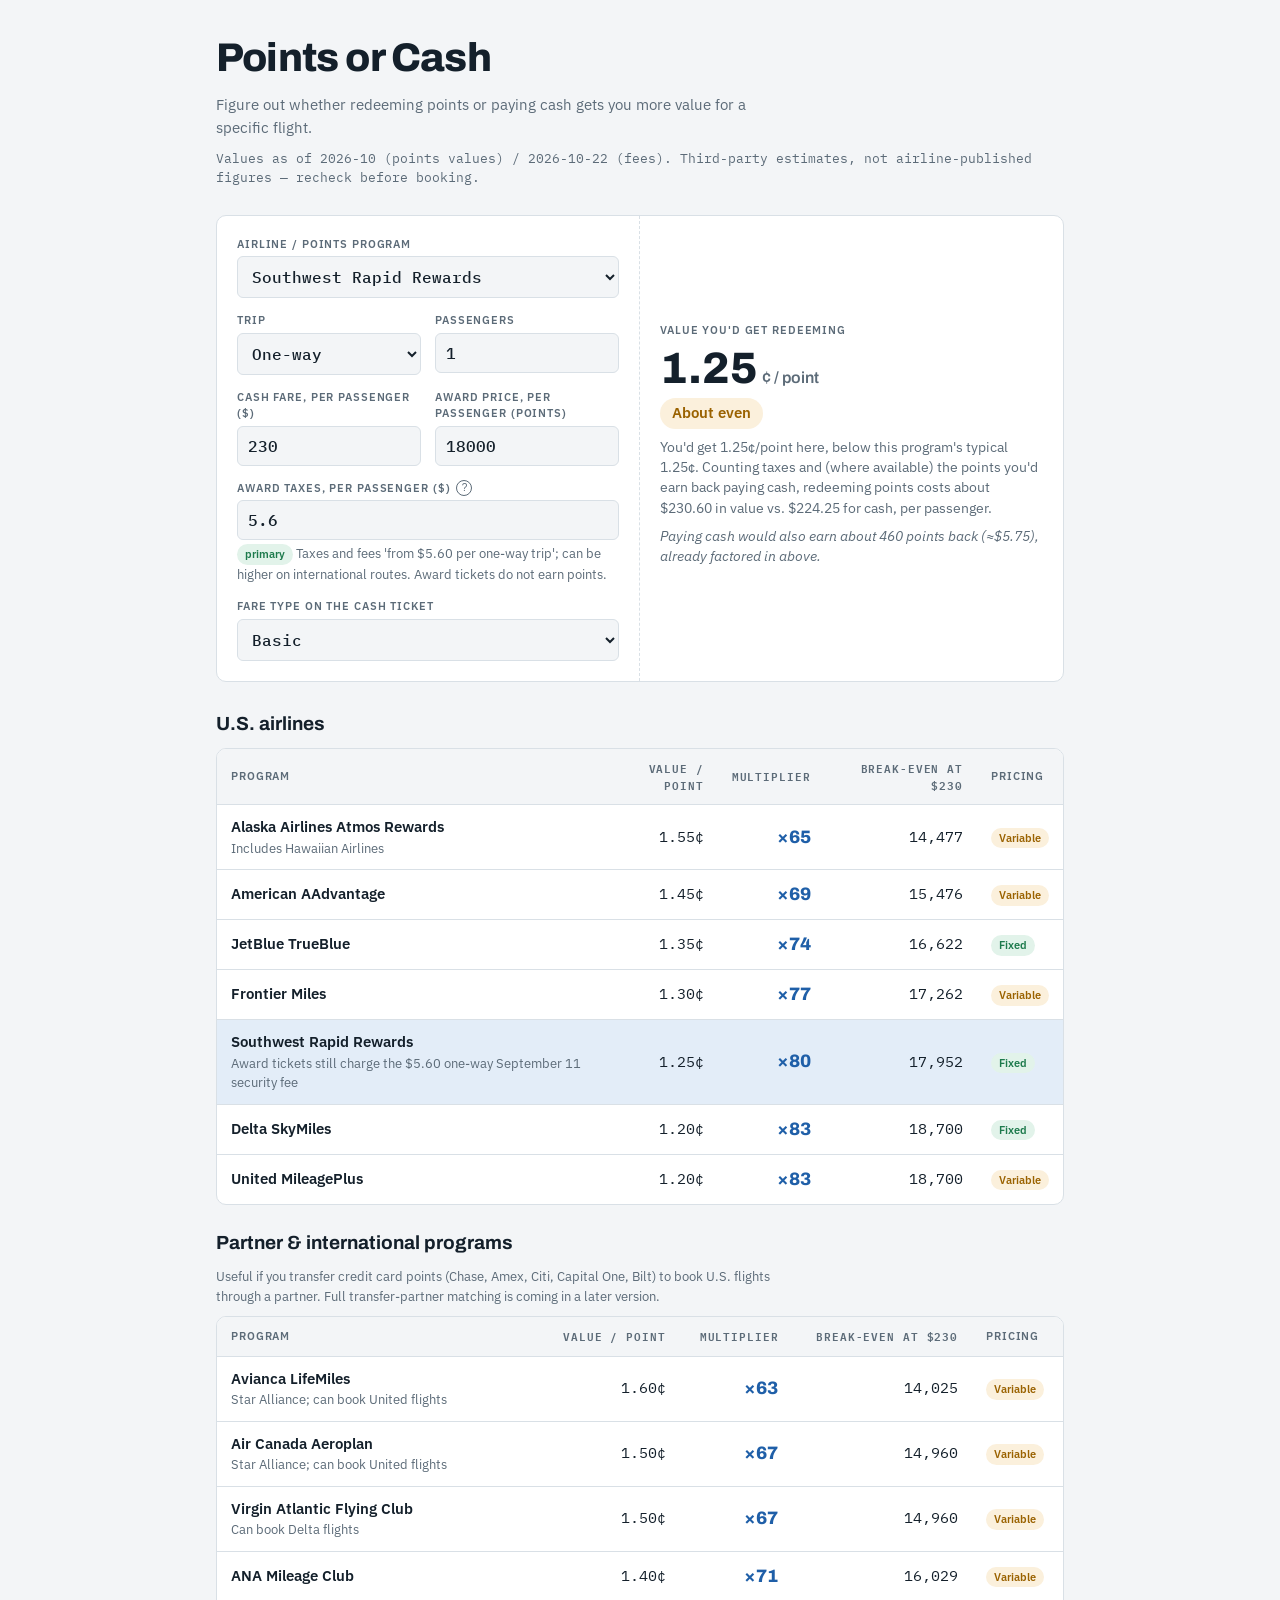
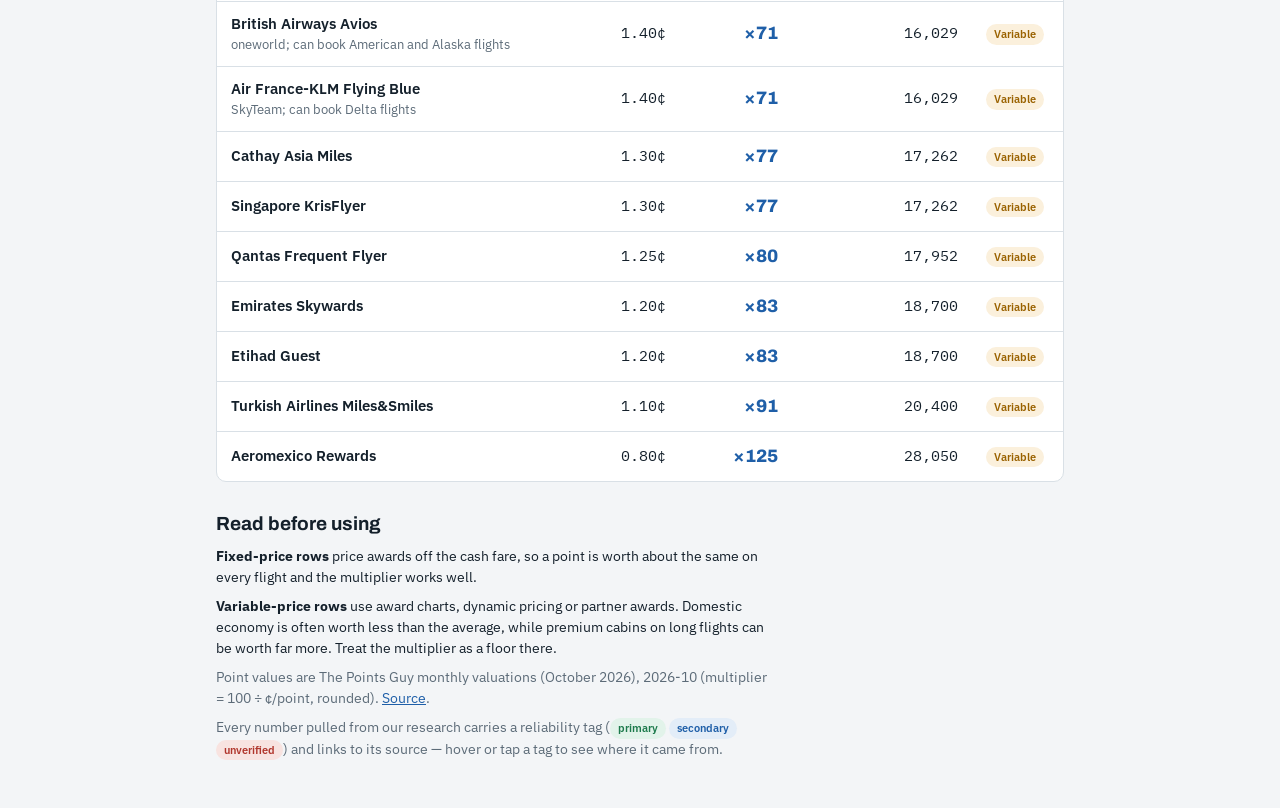
==== index.html @ 5145181d "Build v1 points-vs-cash calculator Static site (no build step) that joins valuations, award-fees and" ====
<!doctype html>
<html lang="en">
<head>
<meta charset="utf-8">
<meta name="viewport" content="width=device-width, initial-scale=1, viewport-fit=cover">
<title>Points or Cash</title>
<meta name="description" content="Decide whether to use airline points or pay cash for a flight.">
<link rel="stylesheet" href="https://fonts.googleapis.com/css2?family=Archivo:wght@500;700;800&family=IBM+Plex+Sans:wght@400;500;600&family=IBM+Plex+Mono:wght@400;500&display=swap">
<link rel="stylesheet" href="assets/css/styles.css">
</head>
<body>
<div class="wrap">
  <header>
    <h1>Points or Cash</h1>
    <p class="lede">Figure out whether redeeming points or paying cash gets you more value for a specific flight.</p>
    <p class="asof" id="asOfLine"></p>
  </header>

  <section class="calc" aria-label="Calculator">
    <div class="in">
      <div class="field full">
        <label for="prog">Airline / points program</label>
        <select id="prog"></select>
      </div>

      <div class="field">
        <label for="tripType">Trip</label>
        <select id="tripType">
          <option value="oneway">One-way</option>
          <option value="roundtrip">Round trip</option>
        </select>
      </div>
      <div class="field">
        <label for="passengers">Passengers</label>
        <input id="passengers" type="number" inputmode="numeric" min="1" step="1" value="1">
      </div>

      <div class="field">
        <label for="cash">Cash fare, per passenger ($)</label>
        <input id="cash" type="number" inputmode="decimal" min="0" step="1" value="230">
      </div>
      <div class="field">
        <label for="pts">Award price, per passenger (points)</label>
        <input id="pts" type="number" inputmode="numeric" min="0" step="100" value="18000">
      </div>

      <div class="field full">
        <label for="tax">
          Award taxes, per passenger ($)
          <button type="button" class="info-btn" id="taxInfoBtn" aria-describedby="taxInfo">?</button>
        </label>
        <input id="tax" type="number" inputmode="decimal" min="0" step="0.01" value="5.60">
        <p class="note" id="taxInfo"></p>
      </div>

      <div class="field full" id="fareTypeField" hidden>
        <label for="fareType">Fare type on the cash ticket</label>
        <select id="fareType"></select>
      </div>
    </div>

    <div class="out" aria-live="polite">
      <label>Value you'd get redeeming</label>
      <div class="cpp" id="cppOut">–<small>¢ / point</small></div>
      <div class="verdict ok" id="verdict">Enter a fare and points</div>
      <p class="detail" id="detail"></p>
      <p class="earnback" id="earnback"></p>
      <p class="totals" id="totals"></p>
    </div>
  </section>

  <section class="board">
    <h2>U.S. airlines</h2>
    <div class="scroll"><table>
      <thead><tr>
        <th>Program</th><th class="num">Value / point</th><th class="num">Multiplier</th>
        <th class="num">Break-even at $<span class="cashEcho">230</span></th><th>Pricing</th>
      </tr></thead>
      <tbody id="us"></tbody>
    </table></div>

    <h2 style="margin-top:14px">Partner &amp; international programs</h2>
    <p class="note">Useful if you transfer credit card points (Chase, Amex, Citi, Capital One, Bilt) to book U.S. flights through a partner. Full transfer-partner matching is coming in a later version.</p>
    <div class="scroll"><table>
      <thead><tr>
        <th>Program</th><th class="num">Value / point</th><th class="num">Multiplier</th>
        <th class="num">Break-even at $<span class="cashEcho">230</span></th><th>Pricing</th>
      </tr></thead>
      <tbody id="intl"></tbody>
    </table></div>
  </section>

  <section class="notes">
    <h2>Read before using</h2>
    <p><b>Fixed-price rows</b> price awards off the cash fare, so a point is worth about the same on every flight and the multiplier works well.</p>
    <p><b>Variable-price rows</b> use award charts, dynamic pricing or partner awards. Domestic economy is often worth less than the average, while premium cabins on long flights can be worth far more. Treat the multiplier as a floor there.</p>
    <p id="valuationsSourceNote" class="note"></p>
    <p class="note">Every number pulled from our research carries a reliability tag (<span class="tag primary">primary</span> <span class="tag secondary">secondary</span> <span class="tag unverified">unverified</span>) and links to its source — hover or tap a tag to see where it came from.</p>
  </section>
</div>

<script type="module" src="assets/js/main.js"></script>
</body>
</html>
---- assets/css/styles.css ----
/* Layout: boarding-pass inspired, carried over from the prototype. */
:root{
  --bg:#f3f5f7; --surface:#ffffff; --fg:#14202b; --muted:#5c6b78; --line:#d9e0e6;
  --accent:#1f5fa8; --accent-soft:#e3edf8;
  --good:#1d7a4c; --good-soft:#e2f3ea; --warn:#9a6200; --warn-soft:#fbf0dc; --bad:#b0362c; --bad-soft:#f8e3e0;
  --display:"Archivo", "Helvetica Neue", Arial, sans-serif;
  --body:"IBM Plex Sans", "Segoe UI", Roboto, sans-serif;
  --mono:"IBM Plex Mono", ui-monospace, Menlo, monospace;
}
@media (prefers-color-scheme: dark){:root:not([data-theme="light"]){
  --bg:#0f161d; --surface:#17212b; --fg:#e6edf3; --muted:#93a3b1; --line:#2a3a48;
  --accent:#7fb2ec; --accent-soft:#1b2f45;
  --good:#6fd39f; --good-soft:#163527; --warn:#f0bd5e; --warn-soft:#3a2d12; --bad:#f08a80; --bad-soft:#3d1d1a; color-scheme:dark}}
:root[data-theme="dark"]{
  --bg:#0f161d; --surface:#17212b; --fg:#e6edf3; --muted:#93a3b1; --line:#2a3a48;
  --accent:#7fb2ec; --accent-soft:#1b2f45;
  --good:#6fd39f; --good-soft:#163527; --warn:#f0bd5e; --warn-soft:#3a2d12; --bad:#f08a80; --bad-soft:#3d1d1a; color-scheme:dark}

*{box-sizing:border-box}
body{margin:0;background:var(--bg);color:var(--fg);font-family:var(--body);font-size:15px;line-height:1.5}
.wrap{max-width:880px;margin:0 auto;padding-block:28px 48px;
  padding-left:max(16px, env(safe-area-inset-left, 0px));padding-right:max(16px, env(safe-area-inset-right, 0px));
  display:flex;flex-direction:column;gap:28px}
h1{font-family:var(--display);font-weight:800;font-size:clamp(28px,5vw,40px);letter-spacing:-0.02em;margin:0;text-wrap:balance}
h2{font-family:var(--display);font-weight:700;font-size:19px;margin:0}
.lede{color:var(--muted);margin:6px 0 0;max-width:62ch}
.asof{font-family:var(--mono);font-size:12.5px;color:var(--muted);margin:10px 0 0}

/* calculator */
.calc{background:var(--surface);border:1px solid var(--line);border-radius:10px;display:grid;grid-template-columns:1fr 1fr;overflow:hidden}
.calc .in{padding:20px;display:grid;grid-template-columns:1fr 1fr;gap:14px;border-right:1px dashed var(--line);align-content:start}
.calc .out{padding:20px;display:flex;flex-direction:column;justify-content:center;gap:8px}
.field{display:flex;flex-direction:column;gap:4px;min-width:0}
.field.full{grid-column:1/-1}
label{font-size:11px;letter-spacing:.08em;text-transform:uppercase;color:var(--muted);font-weight:600;display:flex;align-items:center;gap:6px}
input,select{font:500 16px var(--mono);color:var(--fg);background:var(--bg);border:1px solid var(--line);border-radius:6px;padding:9px 10px;width:100%;box-sizing:border-box}
input:focus,select:focus{outline:2px solid var(--accent);outline-offset:1px}
.info-btn{width:16px;height:16px;border-radius:50%;border:1px solid var(--muted);background:none;color:var(--muted);font-size:10px;line-height:1;cursor:help;padding:0}
.cpp{font-family:var(--display);font-weight:800;font-size:44px;line-height:1;font-variant-numeric:tabular-nums}
.cpp small{font-size:16px;font-weight:600;color:var(--muted);margin-left:4px}
.verdict{font-weight:600;font-size:15px;border-radius:999px;padding:4px 12px;align-self:flex-start}
.verdict.good{background:var(--good-soft);color:var(--good)}
.verdict.ok{background:var(--warn-soft);color:var(--warn)}
.verdict.bad{background:var(--bad-soft);color:var(--bad)}
.out .detail,.out .earnback,.out .totals{margin:0;color:var(--muted);font-size:13.5px}
.out .earnback{font-style:italic}
@media (max-width:640px){.calc{grid-template-columns:1fr}.calc .in{border-right:0;border-bottom:1px dashed var(--line)}}

/* table */
.board{display:flex;flex-direction:column;gap:10px}
.scroll{overflow-x:auto;background:var(--surface);border:1px solid var(--line);border-radius:10px}
table{border-collapse:collapse;width:100%;min-width:560px}
th,td{text-align:left;padding:11px 14px;border-bottom:1px solid var(--line);vertical-align:middle}
th{font-size:11px;letter-spacing:.08em;text-transform:uppercase;color:var(--muted);font-weight:600;background:var(--bg)}
tr:last-child td{border-bottom:0}
td.num,th.num{text-align:right;font-family:var(--mono);font-variant-numeric:tabular-nums}
td.mult{font-family:var(--display);font-weight:800;font-size:18px;color:var(--accent);text-align:right}
td.prog{font-weight:600}
td.prog span{display:block;font-weight:400;font-size:13px;color:var(--muted)}
tr.sel td{background:var(--accent-soft)}

/* verification tags */
.tag{font-size:11px;font-weight:600;border-radius:999px;padding:2px 8px;white-space:nowrap;display:inline-block}
.tag.fixed{background:var(--good-soft);color:var(--good)}
.tag.vary{background:var(--warn-soft);color:var(--warn)}
.tag.primary{background:var(--good-soft);color:var(--good)}
.tag.secondary{background:var(--accent-soft);color:var(--accent)}
.tag.general{background:var(--line);color:var(--muted)}
.tag.unverified{background:var(--bad-soft);color:var(--bad)}
.badge-link{text-decoration:none}

.note{color:var(--muted);font-size:13px;margin:0;max-width:72ch}
.notes{display:flex;flex-direction:column;gap:8px}
.notes p{margin:0;font-size:14px;max-width:70ch}
a{color:var(--accent)}
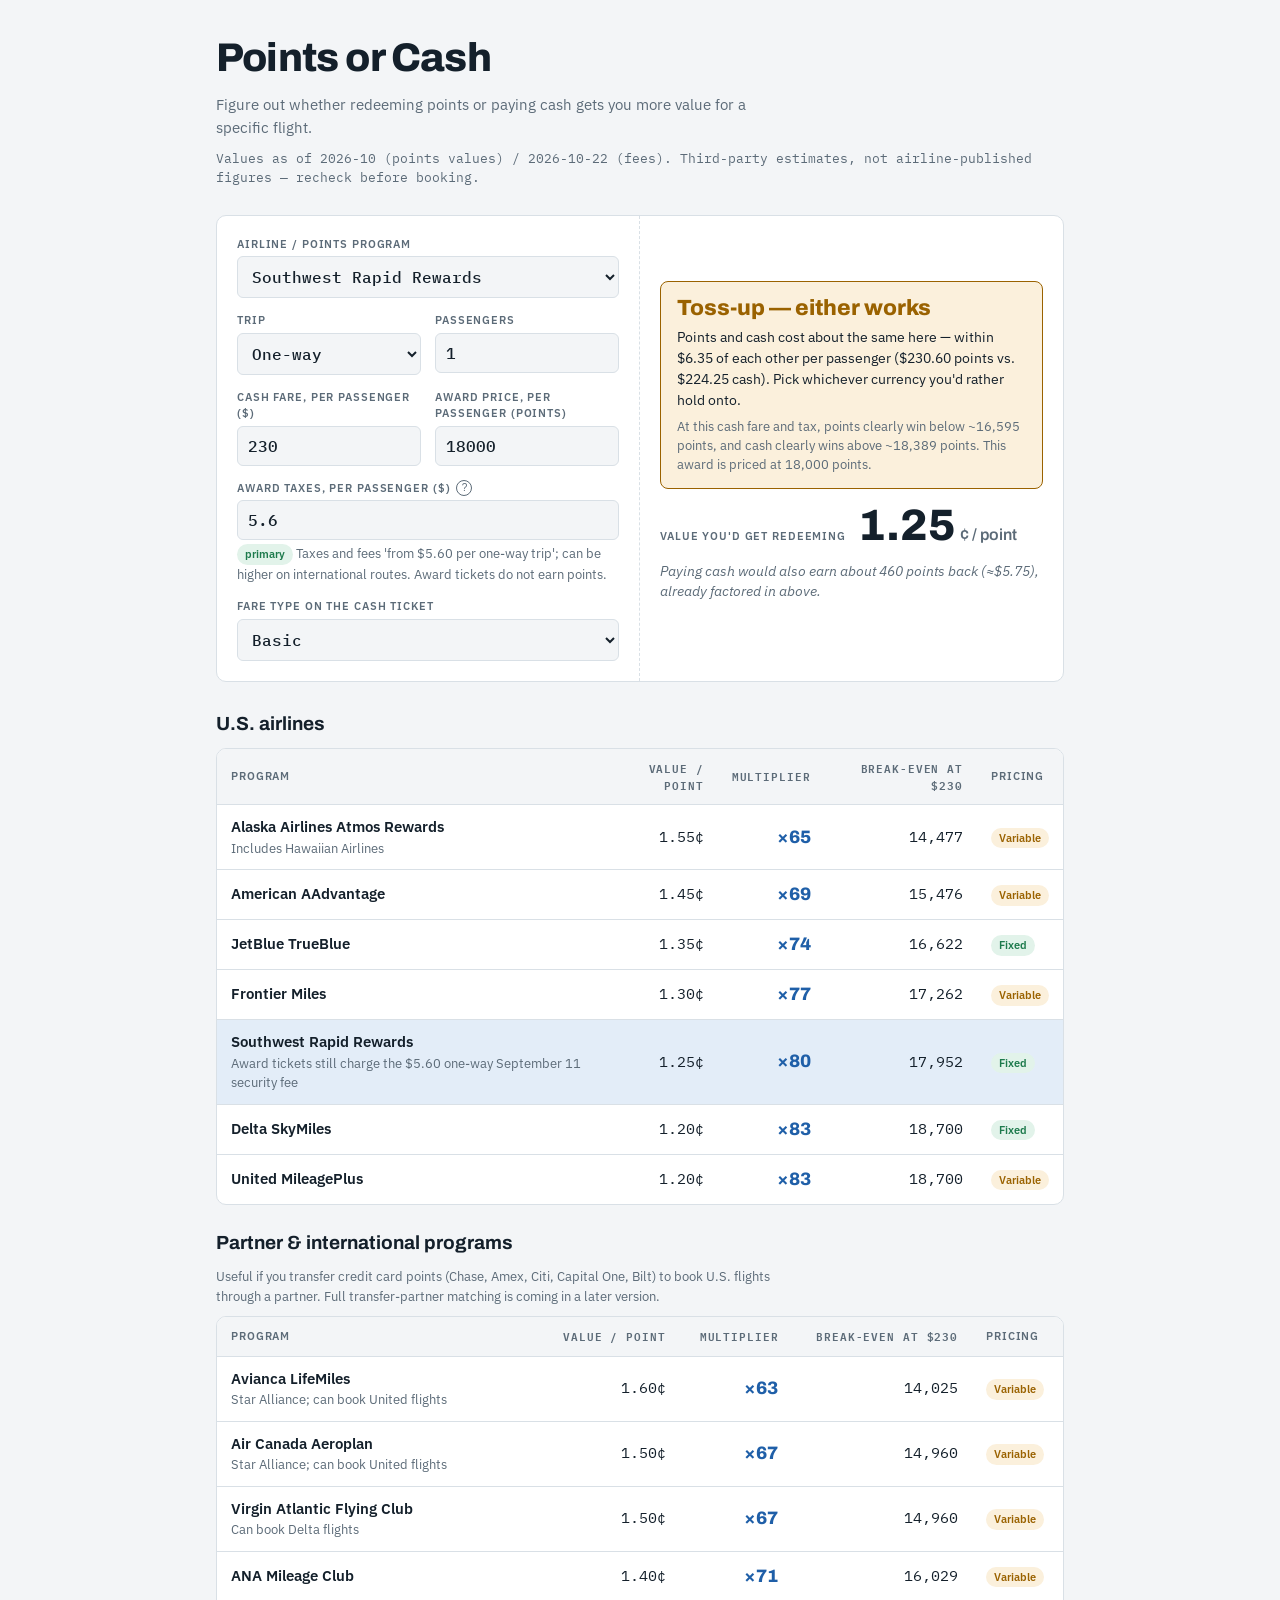
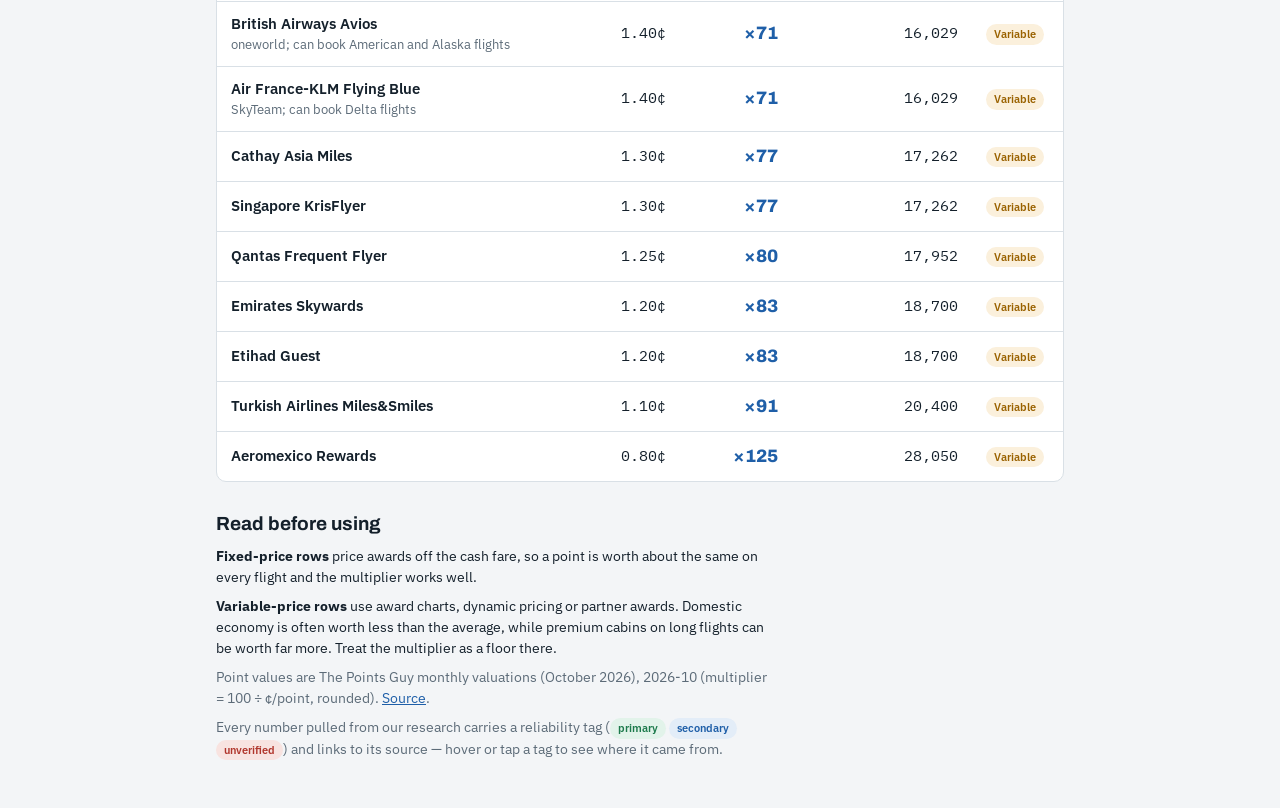
==== commit 1be9b754: "Add a clear decision box with point-price break-even thresholds Replaces the plain verdict pill with" ====
--- a/index.html
+++ b/index.html
@@ -60,10 +60,15 @@
     </div>
 
     <div class="out" aria-live="polite">
-      <label>Value you'd get redeeming</label>
-      <div class="cpp" id="cppOut">–<small>¢ / point</small></div>
-      <div class="verdict ok" id="verdict">Enter a fare and points</div>
-      <p class="detail" id="detail"></p>
+      <div class="decision" id="decision">
+        <p class="decision-headline" id="decisionHeadline">Enter a fare and points</p>
+        <p class="decision-detail" id="decisionDetail"></p>
+        <p class="decision-threshold" id="decisionThreshold"></p>
+      </div>
+      <div class="cpp-row">
+        <label>Value you'd get redeeming</label>
+        <div class="cpp" id="cppOut">–<small>¢ / point</small></div>
+      </div>
       <p class="earnback" id="earnback"></p>
       <p class="totals" id="totals"></p>
     </div>
--- a/assets/css/styles.css
+++ b/assets/css/styles.css
@@ -29,7 +29,21 @@
 /* calculator */
 .calc{background:var(--surface);border:1px solid var(--line);border-radius:10px;display:grid;grid-template-columns:1fr 1fr;overflow:hidden}
 .calc .in{padding:20px;display:grid;grid-template-columns:1fr 1fr;gap:14px;border-right:1px dashed var(--line);align-content:start}
-.calc .out{padding:20px;display:flex;flex-direction:column;justify-content:center;gap:8px}
+.calc .out{padding:20px;display:flex;flex-direction:column;justify-content:center;gap:14px}
+
+.decision{border-radius:8px;padding:14px 16px;border:1px solid var(--line);background:var(--bg)}
+.decision.points{background:var(--good-soft);border-color:var(--good)}
+.decision.cash{background:var(--bad-soft);border-color:var(--bad)}
+.decision.even{background:var(--warn-soft);border-color:var(--warn)}
+.decision-headline{font-family:var(--display);font-weight:800;font-size:22px;margin:0 0 6px;line-height:1.15}
+.decision.points .decision-headline{color:var(--good)}
+.decision.cash .decision-headline{color:var(--bad)}
+.decision.even .decision-headline{color:var(--warn)}
+.decision-detail{margin:0 0 6px;font-size:14px;color:var(--fg)}
+.decision-threshold{margin:0;font-size:12.5px;color:var(--muted)}
+
+.cpp-row{display:flex;align-items:baseline;gap:10px;flex-wrap:wrap}
+.cpp-row label{margin-right:2px}
 .field{display:flex;flex-direction:column;gap:4px;min-width:0}
 .field.full{grid-column:1/-1}
 label{font-size:11px;letter-spacing:.08em;text-transform:uppercase;color:var(--muted);font-weight:600;display:flex;align-items:center;gap:6px}
@@ -42,7 +56,7 @@
 .verdict.good{background:var(--good-soft);color:var(--good)}
 .verdict.ok{background:var(--warn-soft);color:var(--warn)}
 .verdict.bad{background:var(--bad-soft);color:var(--bad)}
-.out .detail,.out .earnback,.out .totals{margin:0;color:var(--muted);font-size:13.5px}
+.out .earnback,.out .totals{margin:0;color:var(--muted);font-size:13.5px}
 .out .earnback{font-style:italic}
 @media (max-width:640px){.calc{grid-template-columns:1fr}.calc .in{border-right:0;border-bottom:1px dashed var(--line)}}
 
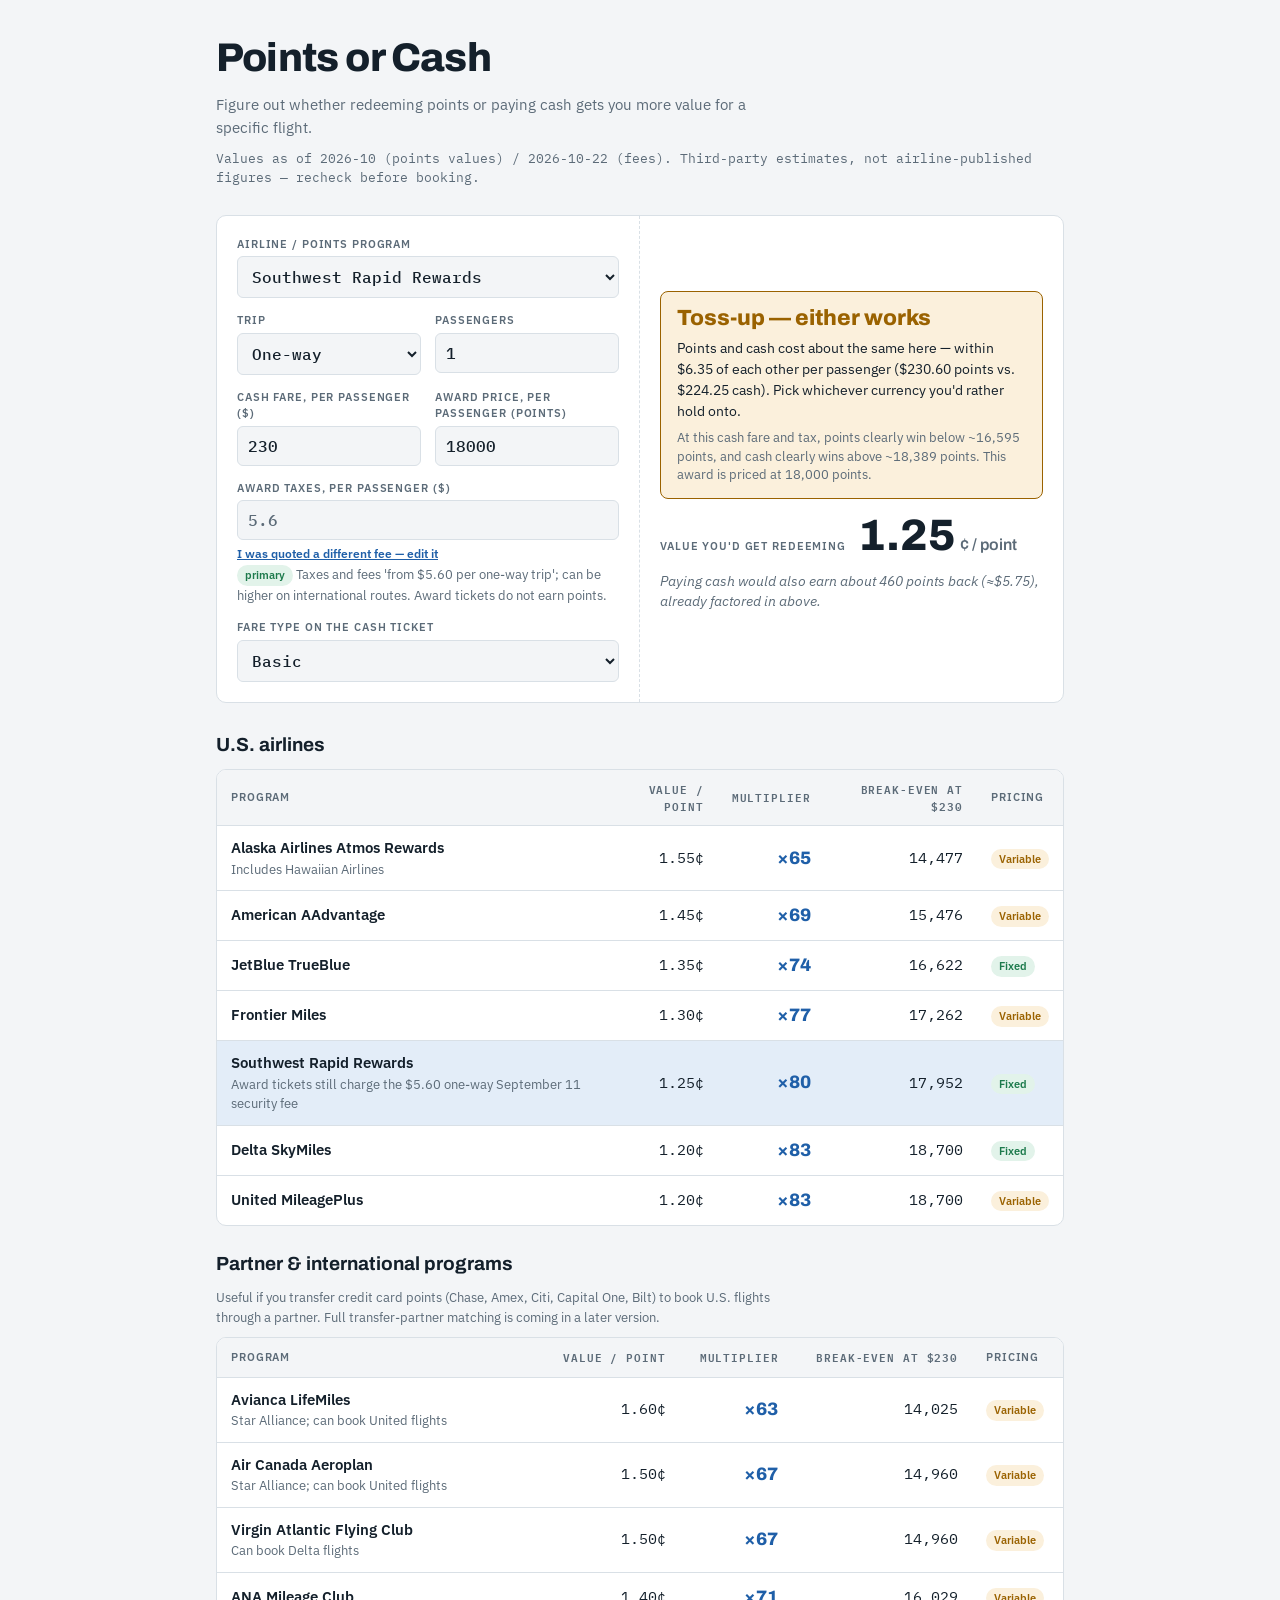
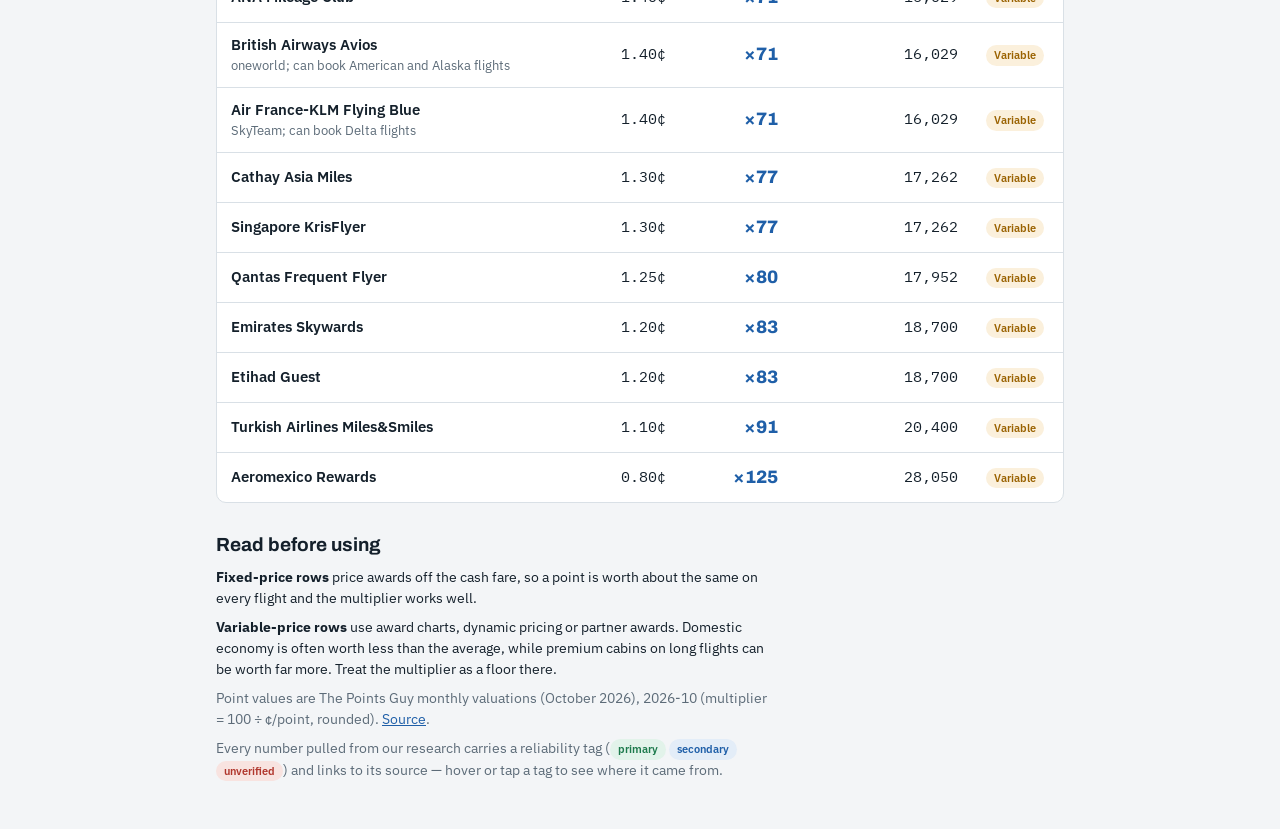
==== commit 55b730c4: "Lock award taxes field by default, with an opt-in edit toggle Most users won't have the actual quote" ====
--- a/index.html
+++ b/index.html
@@ -45,11 +45,9 @@
       </div>
 
       <div class="field full">
-        <label for="tax">
-          Award taxes, per passenger ($)
-          <button type="button" class="info-btn" id="taxInfoBtn" aria-describedby="taxInfo">?</button>
-        </label>
-        <input id="tax" type="number" inputmode="decimal" min="0" step="0.01" value="5.60">
+        <label for="tax">Award taxes, per passenger ($)</label>
+        <input id="tax" type="number" inputmode="decimal" min="0" step="0.01" value="5.60" readonly>
+        <button type="button" class="tax-edit-toggle" id="taxEditToggle">I was quoted a different fee — edit it</button>
         <p class="note" id="taxInfo"></p>
       </div>
 
--- a/assets/css/styles.css
+++ b/assets/css/styles.css
@@ -49,7 +49,8 @@
 label{font-size:11px;letter-spacing:.08em;text-transform:uppercase;color:var(--muted);font-weight:600;display:flex;align-items:center;gap:6px}
 input,select{font:500 16px var(--mono);color:var(--fg);background:var(--bg);border:1px solid var(--line);border-radius:6px;padding:9px 10px;width:100%;box-sizing:border-box}
 input:focus,select:focus{outline:2px solid var(--accent);outline-offset:1px}
-.info-btn{width:16px;height:16px;border-radius:50%;border:1px solid var(--muted);background:none;color:var(--muted);font-size:10px;line-height:1;cursor:help;padding:0}
+input.locked{color:var(--muted);cursor:default}
+.tax-edit-toggle{align-self:flex-start;background:none;border:none;padding:0;margin-top:2px;font:600 12px var(--body);color:var(--accent);text-decoration:underline;cursor:pointer}
 .cpp{font-family:var(--display);font-weight:800;font-size:44px;line-height:1;font-variant-numeric:tabular-nums}
 .cpp small{font-size:16px;font-weight:600;color:var(--muted);margin-left:4px}
 .verdict{font-weight:600;font-size:15px;border-radius:999px;padding:4px 12px;align-self:flex-start}
